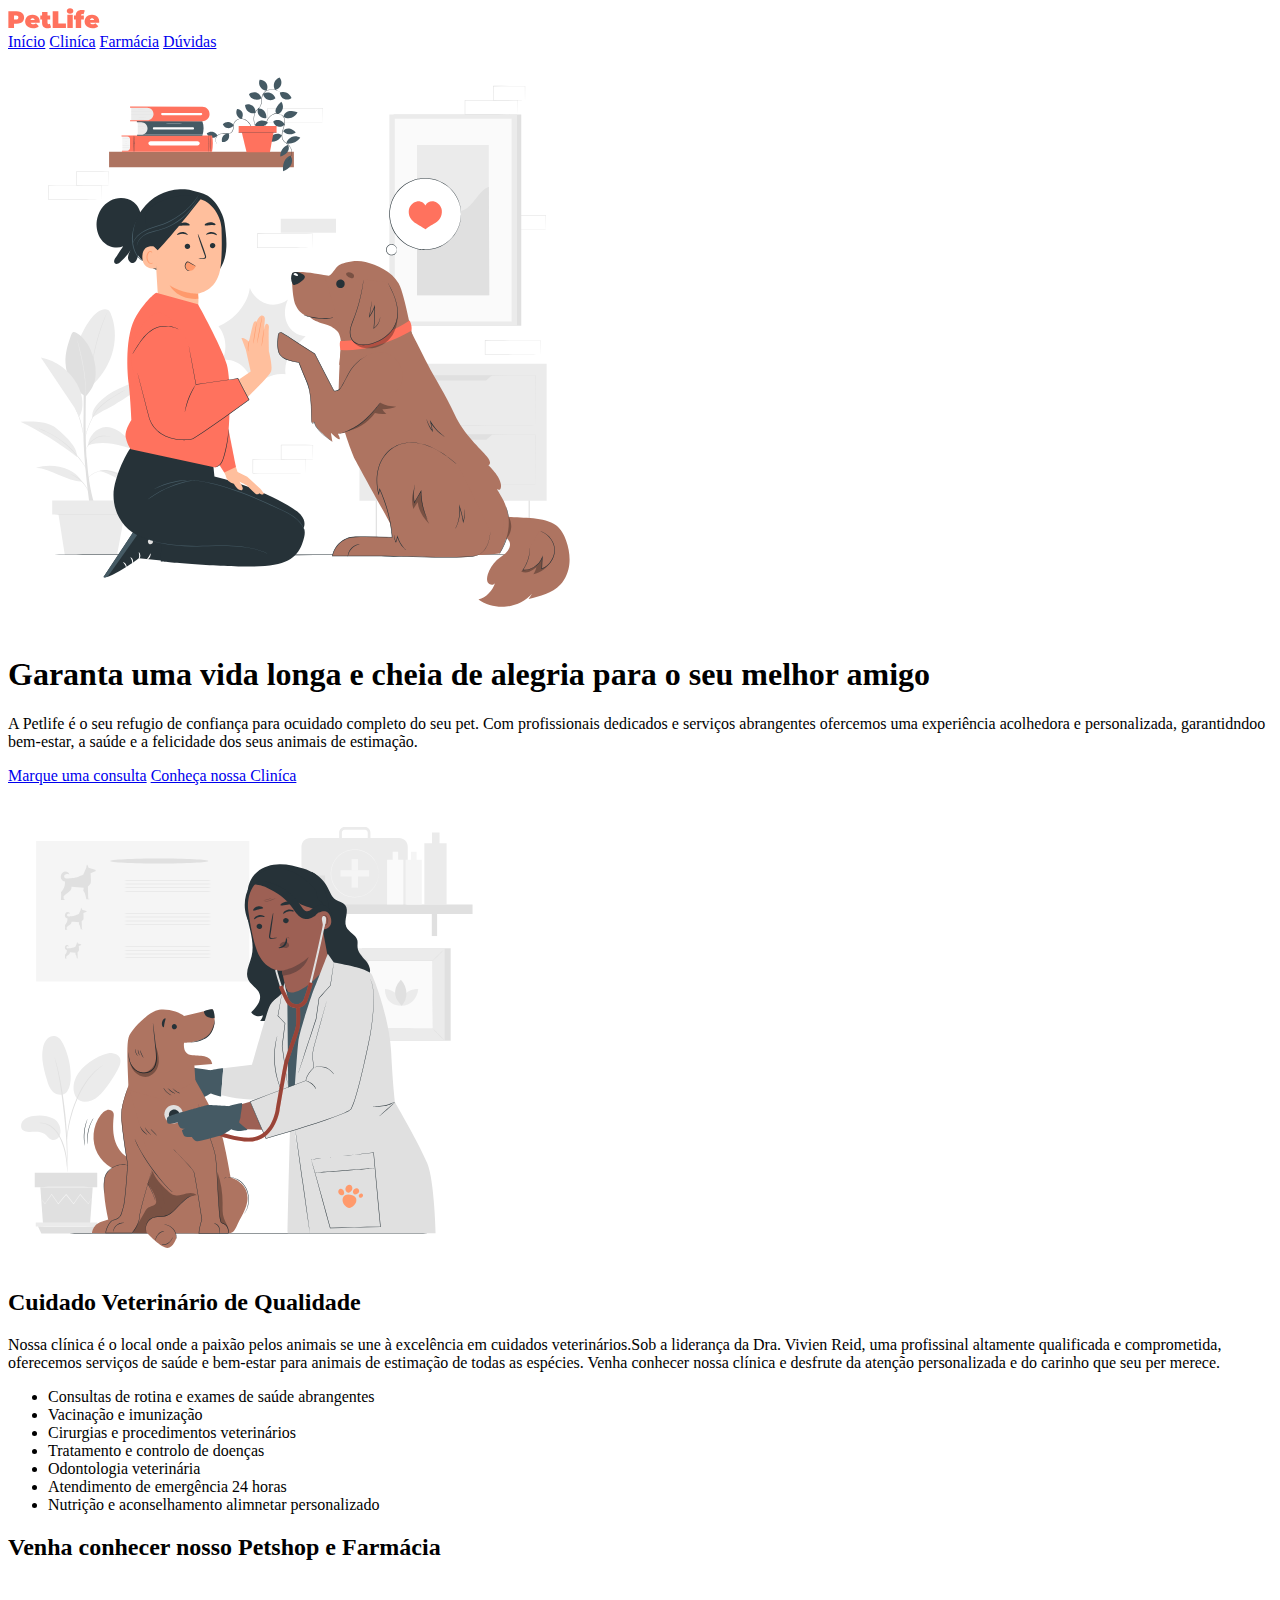
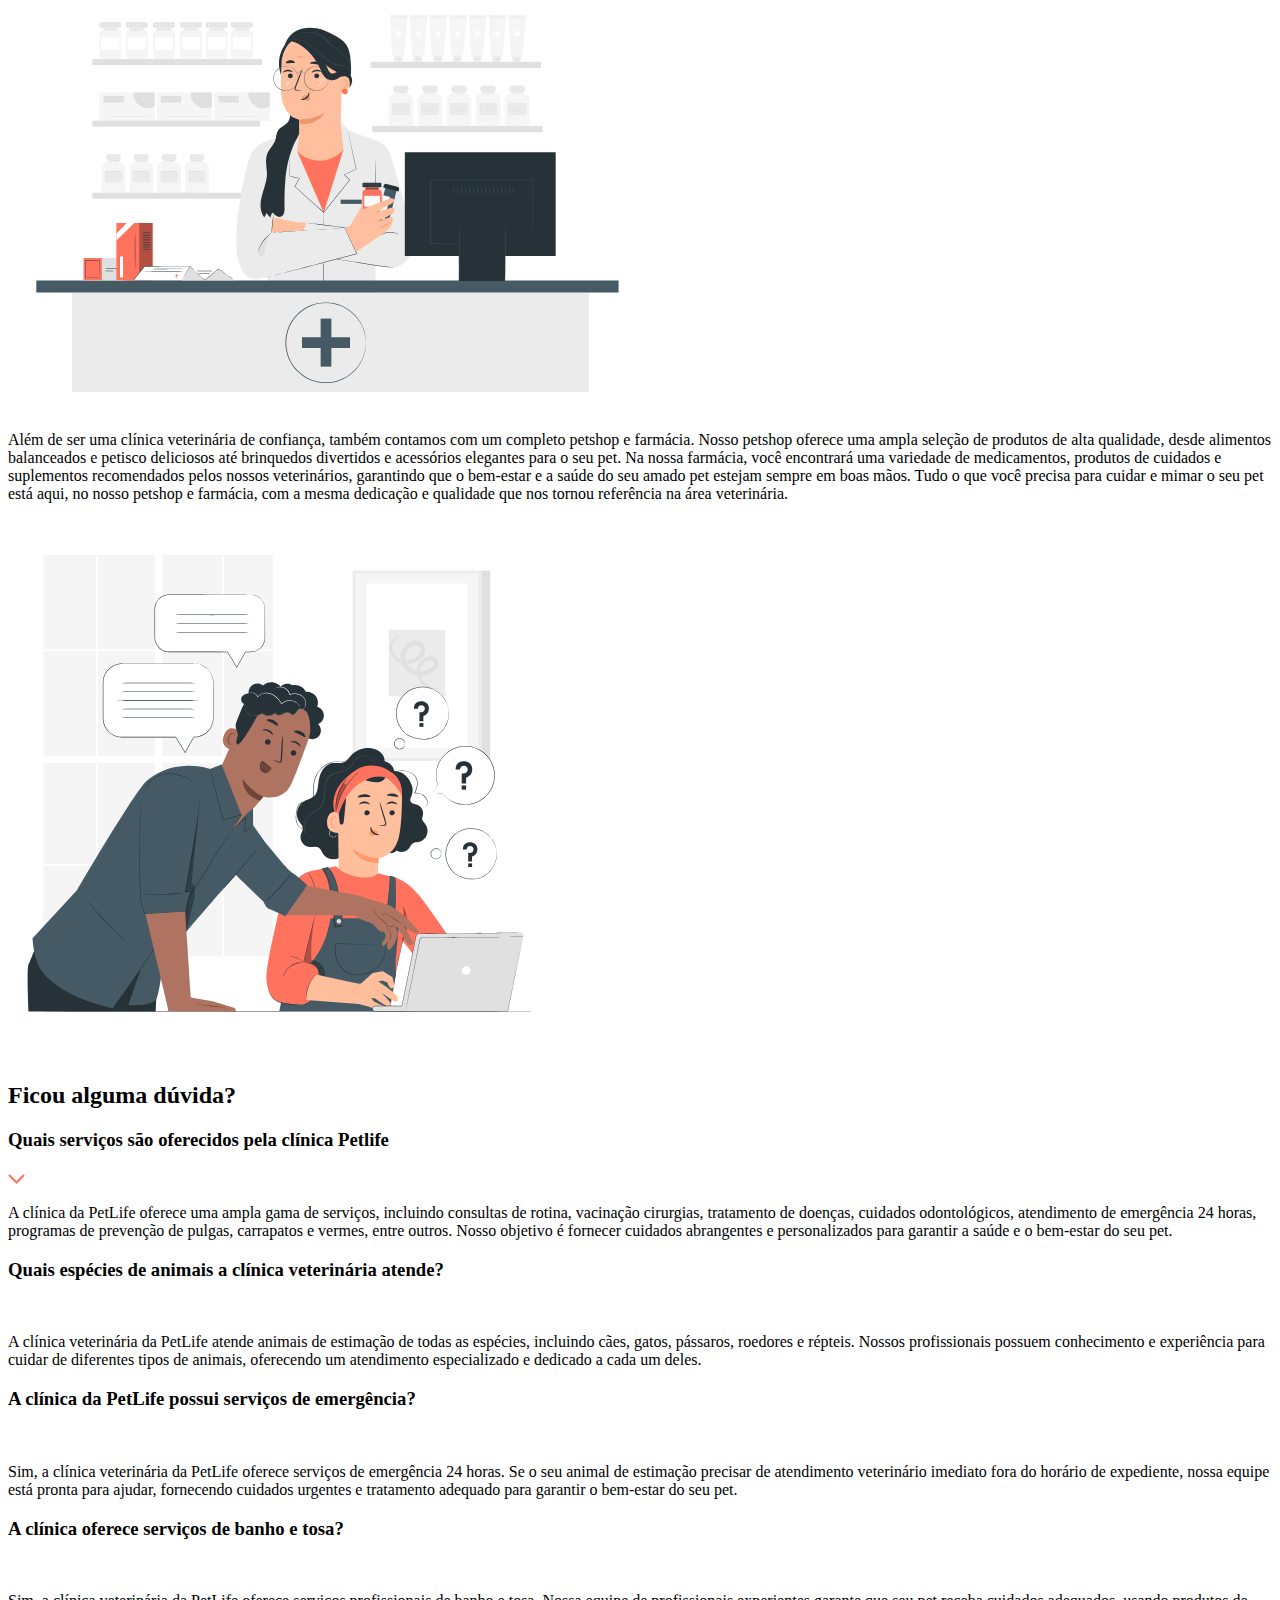
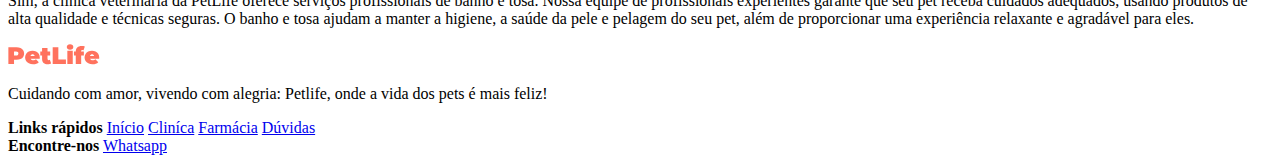
==== projeto_petlife/index.html @ 6266cfad "projeto_petlige" ====
<!DOCTYPE html>
<html lang="pt-br">
<head>
    <meta charset="UTF-8">
    <meta name="viewport" content="width=device-width, initial-scale=1.0">
    <meta name="discription" content="Garanta uma vida longa e cheia de alegria para o seu melhor amigo">
    <title>Petlife</title>
</head>
<body>
    <header>
        <a href="index.html">
            <img src="imagens/logo.svg" alt="Logotipo da marca Petlife">
        </a>

        <nav>
            <a href="#inicio">Início</a>
            <a href="#clinica">Cliníca</a>
            <a href="#farmacia">Farmácia</a>
            <a href="#duvidas">Dúvidas</a>
        </nav>
    </header>
    <main>
        <section id="inicio">
            <img src="imagens/start-img.svg" alt="Foto de uma pessoa cumprimentando o seu cachorro">
            <h1>Garanta uma vida longa e cheia de alegria para o seu melhor amigo</h1>
            <p>A Petlife é o seu refugio de confiança para ocuidado completo do seu pet. Com profissionais dedicados e serviços abrangentes ofercemos uma experiência acolhedora e personalizada, garantidndoo bem-estar, a saúde e a felicidade dos seus animais de estimação.</p>
            <a href="#marcar_cosulta">Marque uma consulta</a>
            <a href="#clinica">Conheça nossa Cliníca</a>
        </section> 
        <section id="clinica">
            <img src="imagens/clinic-img.svg" alt="Foto de um veterinario cuidando de uma cachorro">
            <h2>Cuidado Veterinário de Qualidade</h2>
            <p>Nossa clínica é o local onde a paixão pelos animais se une à excelência em cuidados veterinários.Sob a liderança da Dra. Vivien Reid, uma profissinal altamente qualificada e comprometida, oferecemos serviços de saúde e bem-estar para animais de estimação de todas as espécies. Venha conhecer nossa clínica e desfrute da atenção personalizada e do carinho que seu per merece.</p>
                <ul>
                    <li>Consultas de rotina e exames de saúde abrangentes</li>
                    <li>Vacinação e imunização</li>
                    <li>Cirurgias e procedimentos veterinários</li>
                    <li>Tratamento e controlo de doenças</li>
                    <li>Odontologia veterinária</li>
                    <li>Atendimento de emergência 24 horas</li>
                    <li>Nutrição e aconselhamento alimnetar personalizado</li>

                </ul>
        </section>   
        <section id="farmacia"> 
            <h2>Venha conhecer nosso Petshop e Farmácia</h2>
            <img src="imagens/shop-img.svg" alt="Foto de uma veterinária segurando remedios">
            <p> Além de ser uma clínica veterinária de confiança, também contamos com um completo petshop e farmácia. Nosso petshop oferece uma ampla seleção de produtos de alta qualidade, desde alimentos balanceados e petisco deliciosos até brinquedos divertidos e acessórios elegantes para o seu pet. Na nossa farmácia, você encontrará uma variedade de medicamentos, produtos de cuidados e suplementos recomendados pelos nossos veterinários, garantindo que o bem-estar e a saúde do seu amado pet estejam sempre em boas mãos. Tudo o que você precisa para cuidar e mimar o seu pet está aqui, no nosso petshop e farmácia, com a mesma dedicação e qualidade que nos tornou referência na área veterinária.</p>
        </section>
        <section id="duvidas">
            <img src="imagens/faq-img.svg" alt="">
            <div>
                <h2>Ficou alguma dúvida?</h2>
                <div>
                    <h3>Quais serviços são oferecidos pela clínica Petlife</h3>
                    <img src="imagens/arrow-down.svg" alt="">
                    <p>A clínica da PetLife oferece uma ampla gama de serviços, incluindo consultas de rotina, vacinação cirurgias, tratamento de doenças, cuidados odontológicos, atendimento de emergência 24 horas, programas de prevenção de pulgas, carrapatos e vermes, entre outros. Nosso objetivo é fornecer cuidados abrangentes e personalizados para garantir a saúde e o bem-estar do seu pet.</p>
                </div>
                <div>
                    <h3>Quais espécies de animais a clínica veterinária atende?</h3>
                    <img src="img/arrow-down.svg" alt="">
                    <p>
                    A clínica veterinária da PetLife atende animais de estimação de todas as espécies, incluindo cães, gatos, pássaros, roedores e répteis. Nossos profissionais possuem conhecimento e experiência para cuidar de diferentes tipos de animais, oferecendo um atendimento especializado e dedicado a cada um deles.</p>
                </div>
                <div>
                    <h3>A clínica da PetLife possui serviços de emergência?</h3>
                    <img src="img/arrow-down.svg" alt="">
                    <p>
                    Sim, a clínica veterinária da PetLife oferece serviços de emergência 24 horas. Se o seu animal de estimação precisar de atendimento veterinário imediato fora do horário de expediente, nossa equipe está pronta para ajudar, fornecendo cuidados urgentes e tratamento adequado para garantir o bem-estar do seu pet.</p>
                  </div>
                  <div>
                    <h3>A clínica oferece serviços de banho e tosa?</h3>
                    <img src="img/arrow-down.svg" alt="">
                    <p>
                    Sim, a clínica veterinária da PetLife oferece serviços profissionais de banho e tosa. Nossa equipe de profissionais experientes garante que seu pet receba cuidados adequados, usando produtos de alta qualidade e técnicas seguras. O banho e tosa ajudam a manter a higiene, a saúde da pele e pelagem do seu pet, além de proporcionar uma experiência relaxante e agradável para eles.</p>
                  </div>
            </div>
        </section>
    </main>
    <footer>
        <div>
            <img src="imagens/logo.svg" alt="Petlife">
            <p>Cuidando com amor, vivendo com alegria: Petlife, onde a vida dos pets é mais feliz!</p>
        </div>
        <div>
            <strong>Links rápidos</strong>
            <a href="#inicio">Início</a>
            <a href="#clinica">Cliníca</a>
            <a href="#farmacia">Farmácia</a>
            <a href="#duvidas">Dúvidas</a>
        </div>
        <div>
            <strong>Encontre-nos</strong>
            <a href="https://wa.me/+5553991658721">Whatsapp</a>
        </div>
    </footer>
</body>
</html>
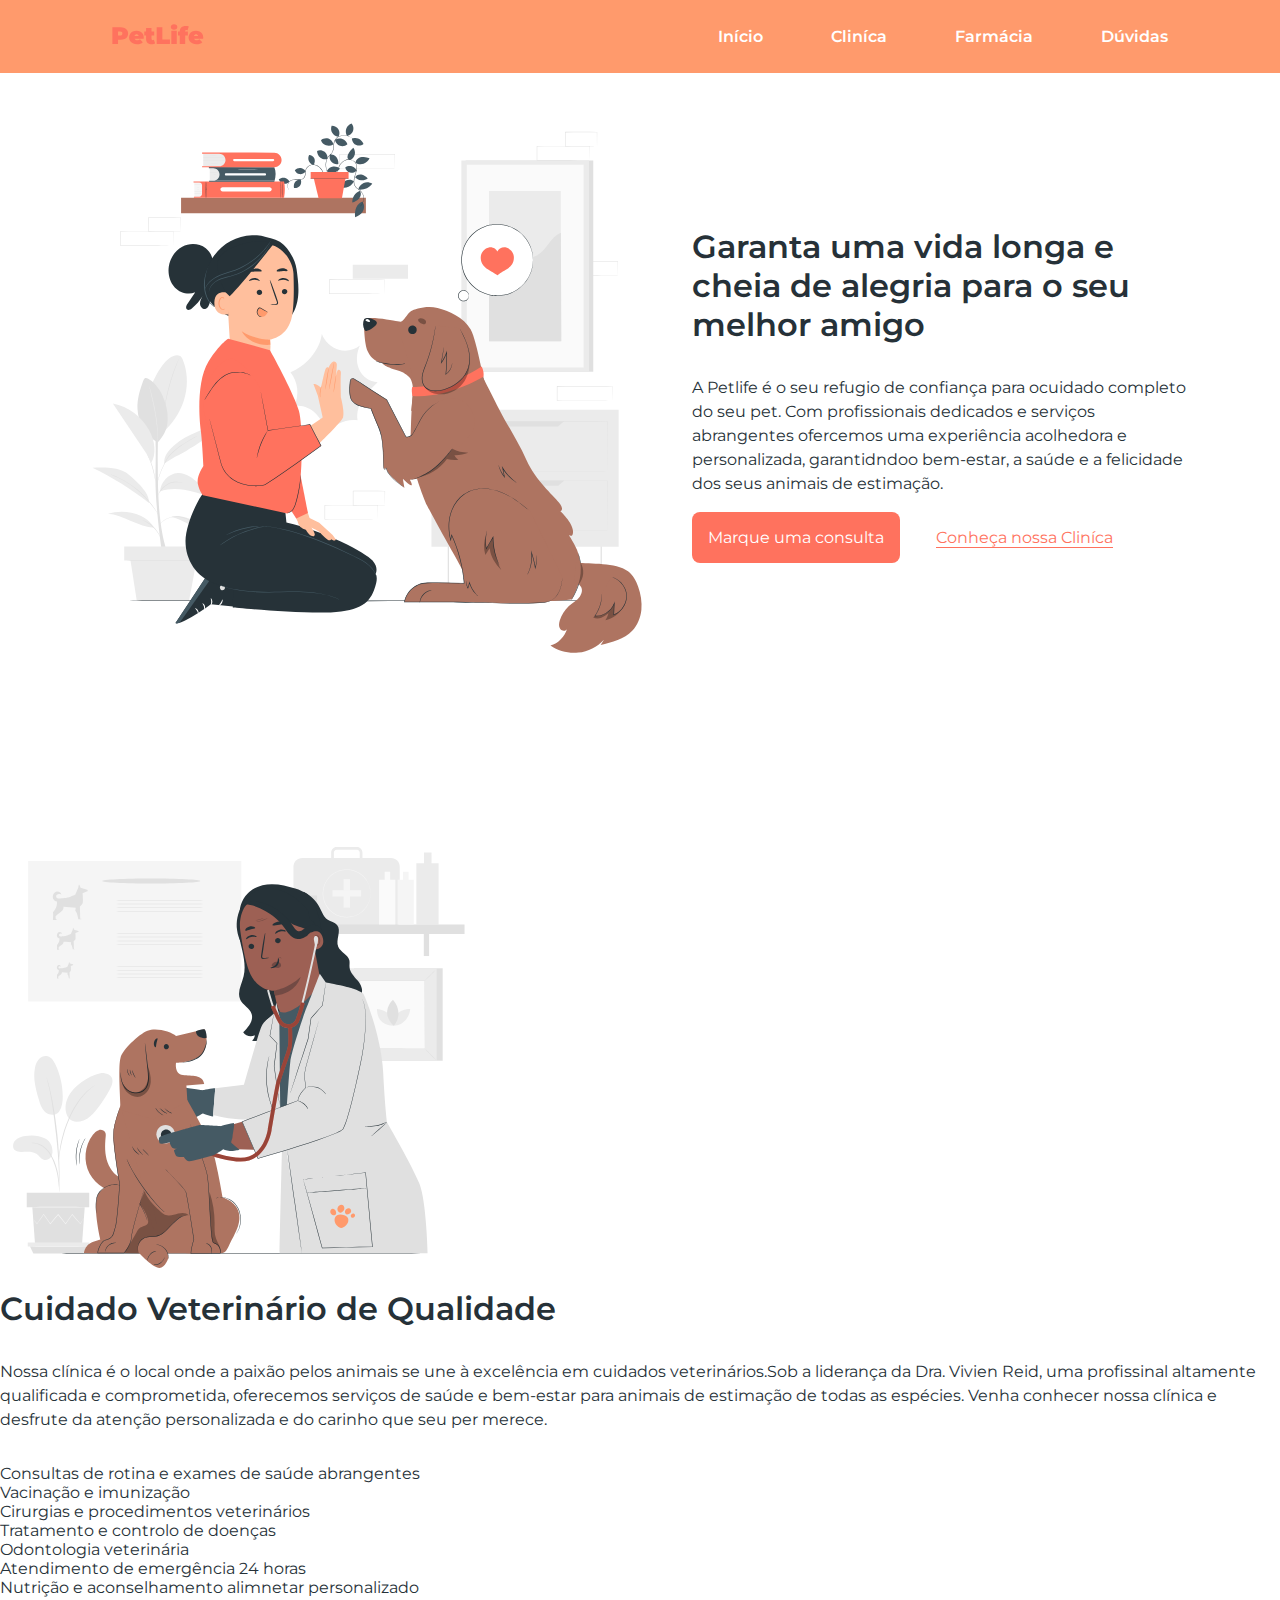
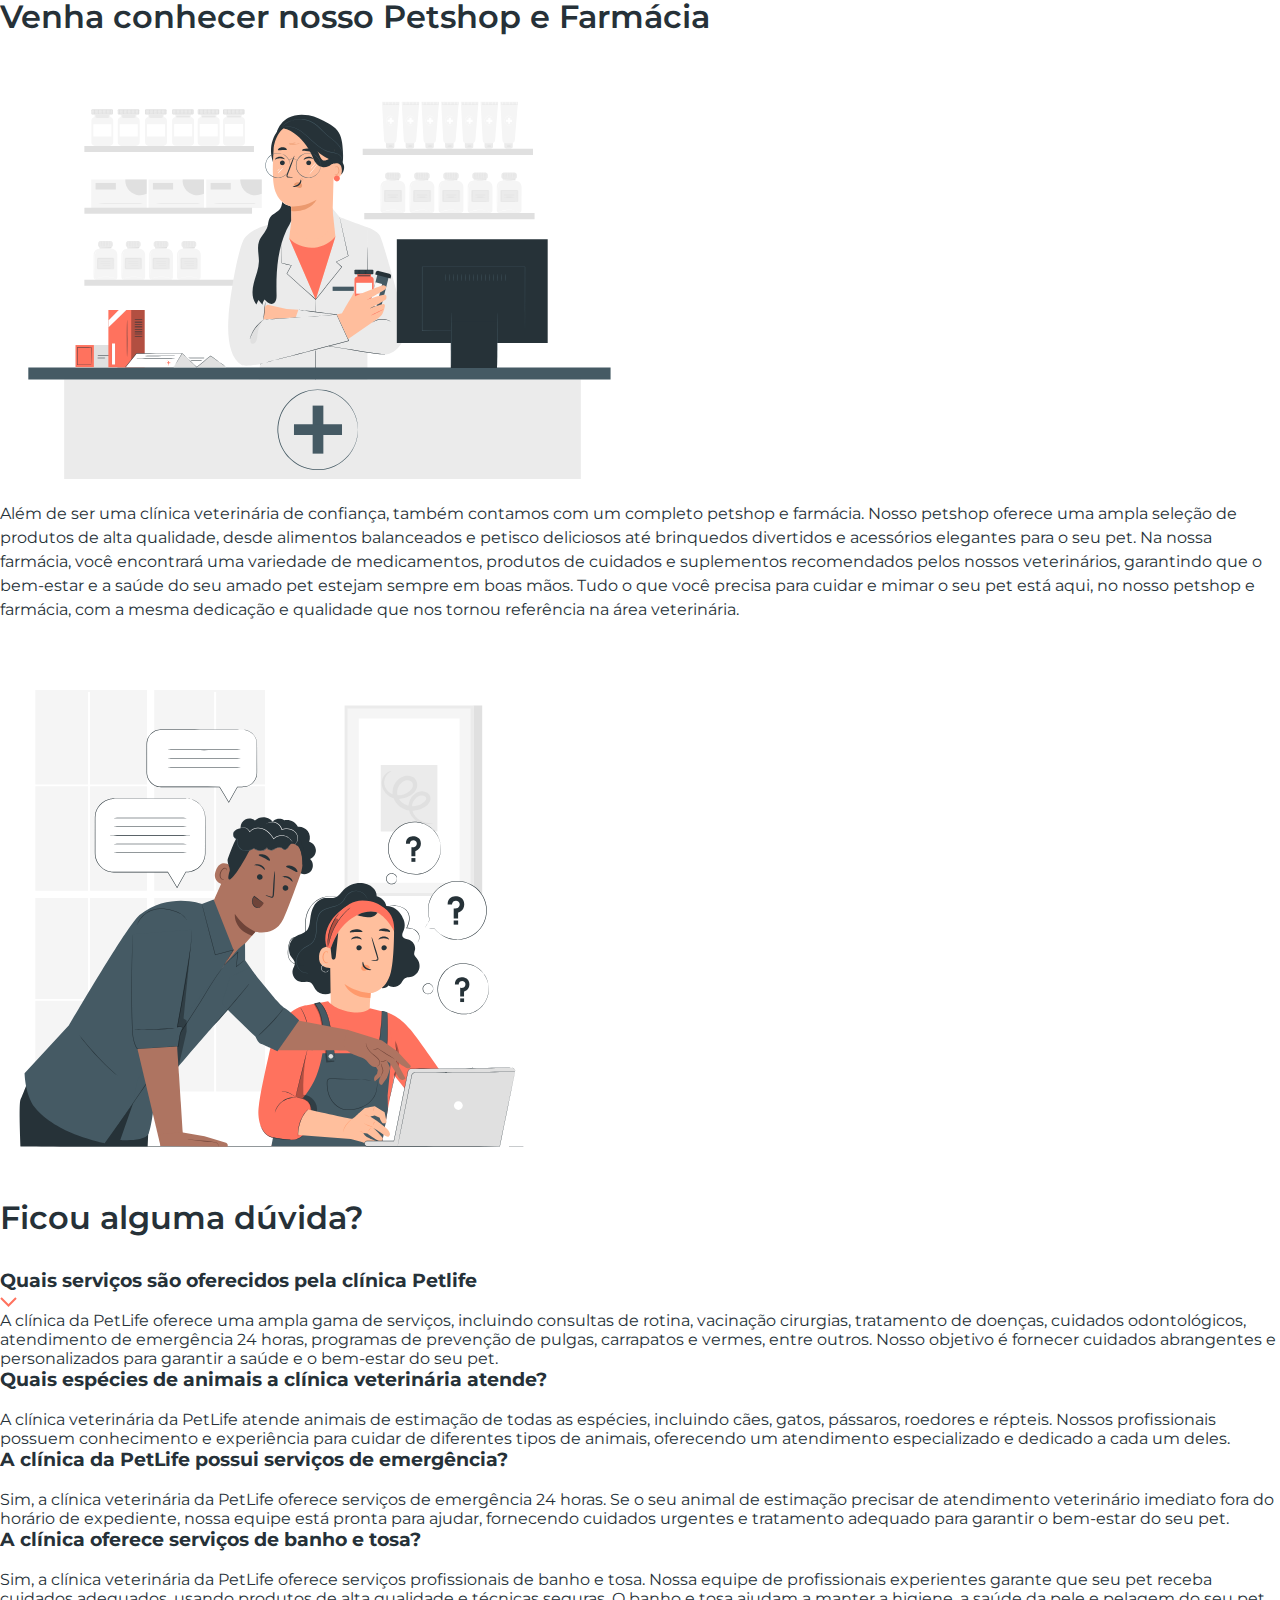
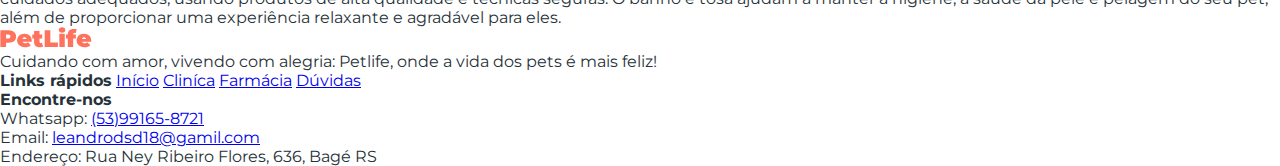
==== commit 3fbd5af9: "atl2" ====
--- a/projeto_petlife/index.html
+++ b/projeto_petlife/index.html
@@ -3,7 +3,11 @@
 <head>
     <meta charset="UTF-8">
     <meta name="viewport" content="width=device-width, initial-scale=1.0">
+    <link rel="preconnect" href="https://fonts.googleapis.com">
+    <link rel="preconnect" href="https://fonts.gstatic.com" crossorigin>
+    <link href="https://fonts.googleapis.com/css2?family=Montserrat:wght@400;600&display=swap" rel="stylesheet">
     <meta name="discription" content="Garanta uma vida longa e cheia de alegria para o seu melhor amigo">
+    <link rel="stylesheet" href="style.css">
     <title>Petlife</title>
 </head>
 <body>
@@ -21,31 +25,34 @@
     </header>
     <main>
         <section id="inicio">
-            <img src="imagens/start-img.svg" alt="Foto de uma pessoa cumprimentando o seu cachorro">
-            <h1>Garanta uma vida longa e cheia de alegria para o seu melhor amigo</h1>
-            <p>A Petlife é o seu refugio de confiança para ocuidado completo do seu pet. Com profissionais dedicados e serviços abrangentes ofercemos uma experiência acolhedora e personalizada, garantidndoo bem-estar, a saúde e a felicidade dos seus animais de estimação.</p>
-            <a href="#marcar_cosulta">Marque uma consulta</a>
-            <a href="#clinica">Conheça nossa Cliníca</a>
+            <img src="imagens/start-img.svg" alt="Foto de uma pessoa cumprimentando o seu cachorro" width="580" height="580">
+            <div>
+                <h1>Garanta uma vida longa e cheia de alegria para o seu melhor amigo</h1>
+                <p class="paragrafo">A Petlife é o seu refugio de confiança para ocuidado completo do seu pet. Com profissionais dedicados e serviços abrangentes ofercemos uma experiência acolhedora e personalizada, garantidndoo bem-estar, a saúde e a felicidade dos seus animais de estimação.</p>
+                <a class="botao" href="https://wa.me/+5553991658721"target="_blank"rel="noopener">Marque uma consulta</a>
+                <a class="botao-transparente" href="#clinica">Conheça nossa Cliníca</a>
+            </div>
         </section> 
         <section id="clinica">
             <img src="imagens/clinic-img.svg" alt="Foto de um veterinario cuidando de uma cachorro">
-            <h2>Cuidado Veterinário de Qualidade</h2>
-            <p>Nossa clínica é o local onde a paixão pelos animais se une à excelência em cuidados veterinários.Sob a liderança da Dra. Vivien Reid, uma profissinal altamente qualificada e comprometida, oferecemos serviços de saúde e bem-estar para animais de estimação de todas as espécies. Venha conhecer nossa clínica e desfrute da atenção personalizada e do carinho que seu per merece.</p>
-                <ul>
-                    <li>Consultas de rotina e exames de saúde abrangentes</li>
-                    <li>Vacinação e imunização</li>
-                    <li>Cirurgias e procedimentos veterinários</li>
-                    <li>Tratamento e controlo de doenças</li>
-                    <li>Odontologia veterinária</li>
-                    <li>Atendimento de emergência 24 horas</li>
-                    <li>Nutrição e aconselhamento alimnetar personalizado</li>
-
-                </ul>
+            <div>
+                <h2>Cuidado Veterinário de Qualidade</h2>
+                <p class="paragrafo">Nossa clínica é o local onde a paixão pelos animais se une à excelência em cuidados veterinários.Sob a liderança da Dra. Vivien Reid, uma profissinal altamente qualificada e comprometida, oferecemos serviços de saúde e bem-estar para animais de estimação de todas as espécies. Venha conhecer nossa clínica e desfrute da atenção personalizada e do carinho que seu per merece.</p>
+                    <ul>
+                        <li>Consultas de rotina e exames de saúde abrangentes</li>
+                        <li>Vacinação e imunização</li>
+                        <li>Cirurgias e procedimentos veterinários</li>
+                        <li>Tratamento e controlo de doenças</li>
+                        <li>Odontologia veterinária</li>
+                        <li>Atendimento de emergência 24 horas</li>
+                        <li>Nutrição e aconselhamento alimnetar personalizado</li>
+                    </ul>
+            </div>
         </section>   
         <section id="farmacia"> 
             <h2>Venha conhecer nosso Petshop e Farmácia</h2>
             <img src="imagens/shop-img.svg" alt="Foto de uma veterinária segurando remedios">
-            <p> Além de ser uma clínica veterinária de confiança, também contamos com um completo petshop e farmácia. Nosso petshop oferece uma ampla seleção de produtos de alta qualidade, desde alimentos balanceados e petisco deliciosos até brinquedos divertidos e acessórios elegantes para o seu pet. Na nossa farmácia, você encontrará uma variedade de medicamentos, produtos de cuidados e suplementos recomendados pelos nossos veterinários, garantindo que o bem-estar e a saúde do seu amado pet estejam sempre em boas mãos. Tudo o que você precisa para cuidar e mimar o seu pet está aqui, no nosso petshop e farmácia, com a mesma dedicação e qualidade que nos tornou referência na área veterinária.</p>
+            <p class="paragrafo"> Além de ser uma clínica veterinária de confiança, também contamos com um completo petshop e farmácia. Nosso petshop oferece uma ampla seleção de produtos de alta qualidade, desde alimentos balanceados e petisco deliciosos até brinquedos divertidos e acessórios elegantes para o seu pet. Na nossa farmácia, você encontrará uma variedade de medicamentos, produtos de cuidados e suplementos recomendados pelos nossos veterinários, garantindo que o bem-estar e a saúde do seu amado pet estejam sempre em boas mãos. Tudo o que você precisa para cuidar e mimar o seu pet está aqui, no nosso petshop e farmácia, com a mesma dedicação e qualidade que nos tornou referência na área veterinária.</p>
         </section>
         <section id="duvidas">
             <img src="imagens/faq-img.svg" alt="">
@@ -91,7 +98,9 @@
         </div>
         <div>
             <strong>Encontre-nos</strong>
-            <a href="https://wa.me/+5553991658721">Whatsapp</a>
+            <p>Whatsapp: <a href="https://wa.me/+5553991658721">(53)99165-8721</a></p>
+            <p>Email: <a href="mailto:leandrodsd18@gmail.com">leandrodsd18@gamil.com</a></p>
+            <p>Endereço: Rua Ney Ribeiro Flores, 636, Bagé RS</p>
         </div>
     </footer>
 </body>
--- a/projeto_petlife/style.css
+++ b/projeto_petlife/style.css
@@ -0,0 +1,60 @@
+@charset 'utf-8';
+
+*{
+    box-sizing: border-box;
+    font-family: 'Montserrat', sans-serif;
+    margin: 0px;
+    padding: 0px;
+}
+body{
+    color: #263138;
+}
+
+header{
+    background-color: #FF9A6C;
+    display: flex;
+    justify-content: space-between;
+    align-items: center;
+    padding: 24px 80px 24px 80px;
+}
+
+header a{
+    color: #FFFFFF;
+    font-weight: 600;
+    text-decoration: none;
+    padding:0 32px;
+}
+
+#inicio{
+    display: flex;
+    align-items: center;
+    gap: 32px;
+    padding: 24px 80px 128px 80px;
+    position: relative;
+}
+
+h1, h2{
+    font-weight: 600;
+    font-size: 32px;
+    margin-bottom: 32px;
+}
+
+.paragrafo{
+    line-height: 150%;
+    margin-bottom: 32px;
+}
+
+.botao{
+    background-color: #FF725E;
+    border-radius: 8px;
+    color: #FFFFFF;
+    padding: 16px 16px;
+    text-decoration: none;
+}
+
+.botao-transparente{
+    background-color: transparent;
+    color: #FF725E;
+    padding: 16px 32px;
+    text-underline-offset: 4px;
+}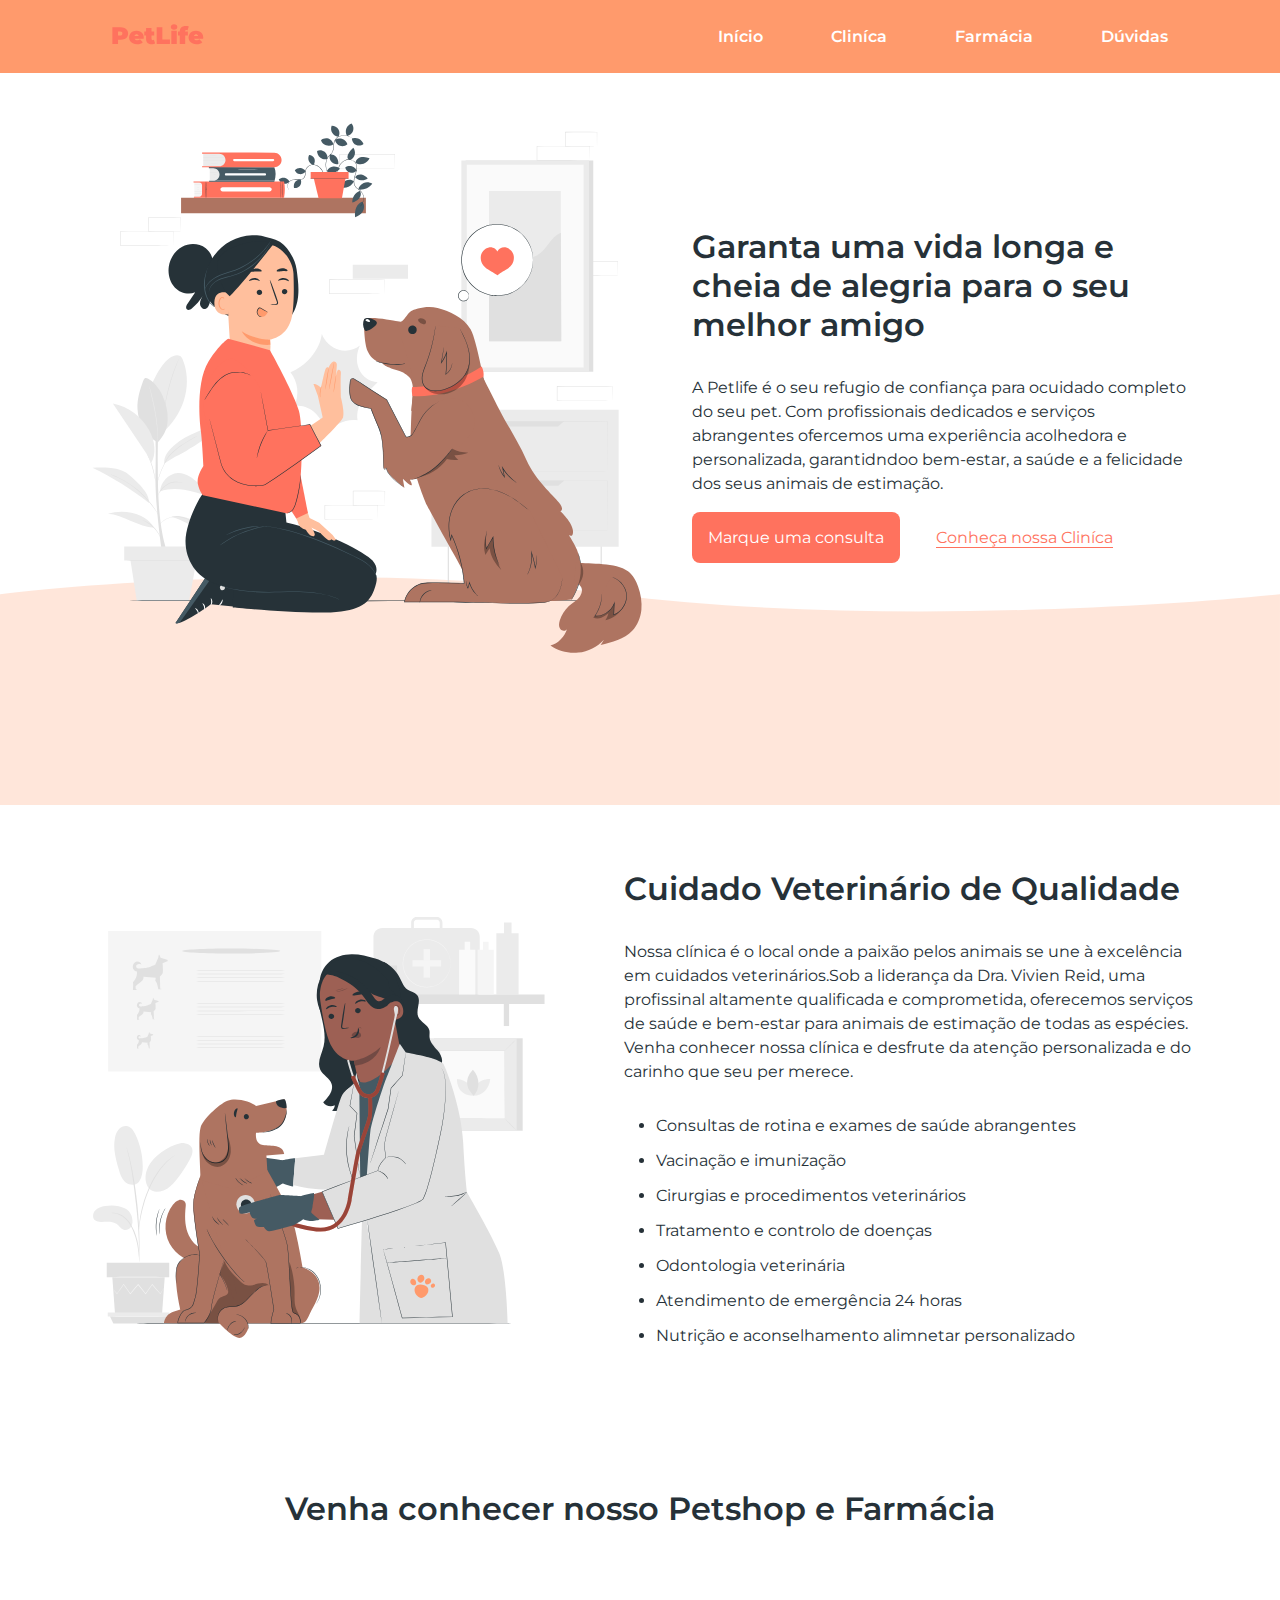
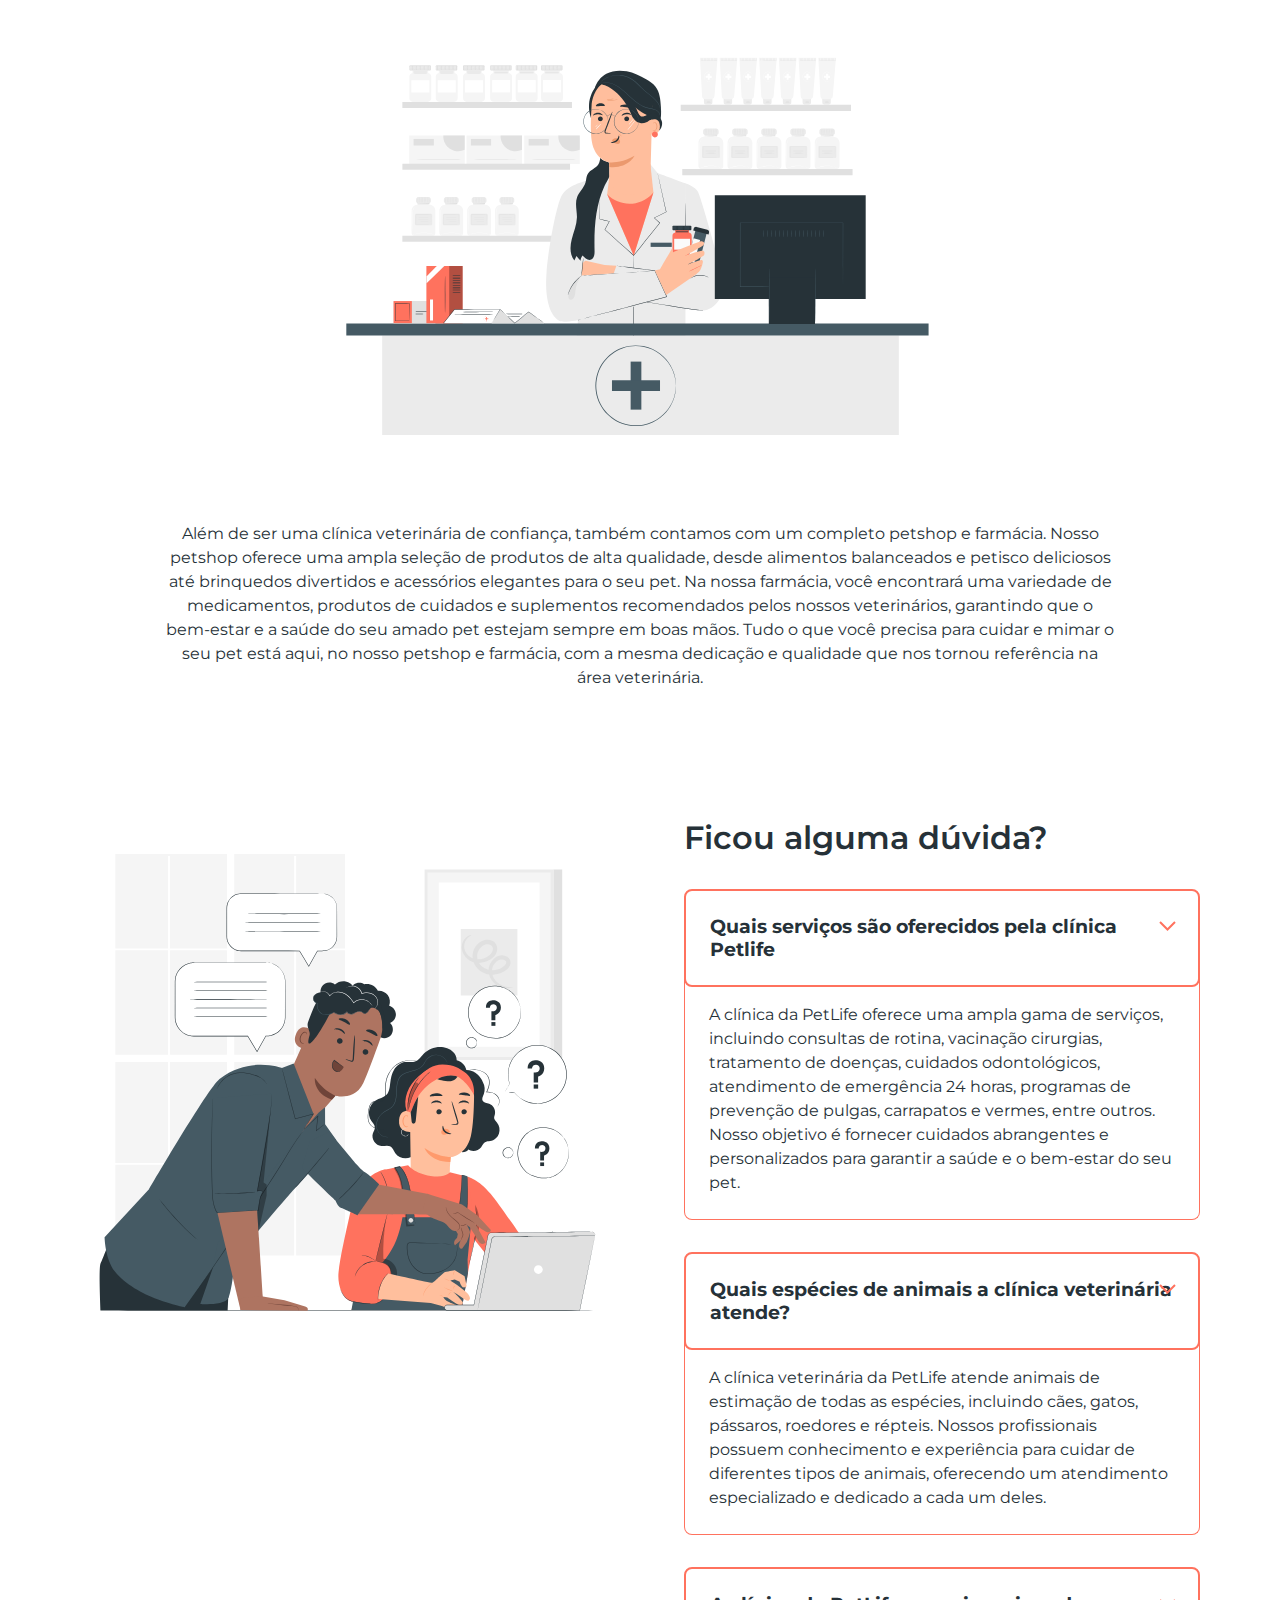
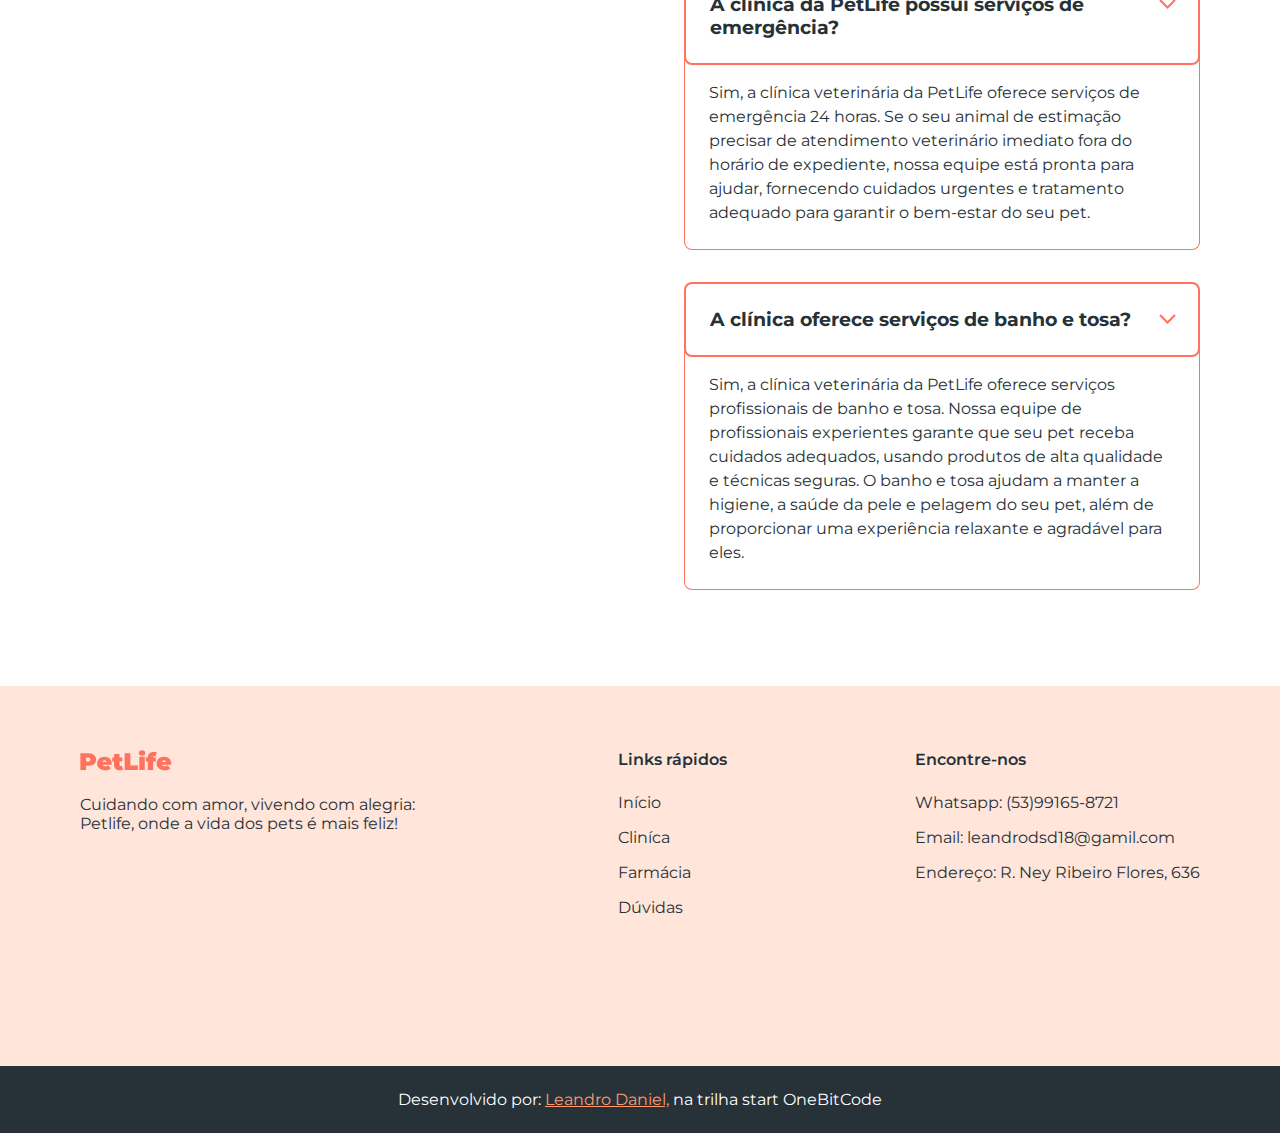
==== commit 7d924200: "atl3" ====
--- a/projeto_petlife/index.html
+++ b/projeto_petlife/index.html
@@ -32,9 +32,15 @@
                 <a class="botao" href="https://wa.me/+5553991658721"target="_blank"rel="noopener">Marque uma consulta</a>
                 <a class="botao-transparente" href="#clinica">Conheça nossa Cliníca</a>
             </div>
+
+            <img class="absolute" src="imagens/shape.svg" alt="">
+
         </section> 
+
         <section id="clinica">
-            <img src="imagens/clinic-img.svg" alt="Foto de um veterinario cuidando de uma cachorro">
+
+            <img src="imagens/clinic-img.svg" alt="Foto de um veterinario cuidando de uma cachorro" width="480" height="480">
+
             <div>
                 <h2>Cuidado Veterinário de Qualidade</h2>
                 <p class="paragrafo">Nossa clínica é o local onde a paixão pelos animais se une à excelência em cuidados veterinários.Sob a liderança da Dra. Vivien Reid, uma profissinal altamente qualificada e comprometida, oferecemos serviços de saúde e bem-estar para animais de estimação de todas as espécies. Venha conhecer nossa clínica e desfrute da atenção personalizada e do carinho que seu per merece.</p>
@@ -50,35 +56,46 @@
             </div>
         </section>   
         <section id="farmacia"> 
+
             <h2>Venha conhecer nosso Petshop e Farmácia</h2>
-            <img src="imagens/shop-img.svg" alt="Foto de uma veterinária segurando remedios">
+
+            <img src="imagens/shop-img.svg" alt="Foto de uma veterinária segurando remedios" width="645" height="430" loading="lazy">
+
             <p class="paragrafo"> Além de ser uma clínica veterinária de confiança, também contamos com um completo petshop e farmácia. Nosso petshop oferece uma ampla seleção de produtos de alta qualidade, desde alimentos balanceados e petisco deliciosos até brinquedos divertidos e acessórios elegantes para o seu pet. Na nossa farmácia, você encontrará uma variedade de medicamentos, produtos de cuidados e suplementos recomendados pelos nossos veterinários, garantindo que o bem-estar e a saúde do seu amado pet estejam sempre em boas mãos. Tudo o que você precisa para cuidar e mimar o seu pet está aqui, no nosso petshop e farmácia, com a mesma dedicação e qualidade que nos tornou referência na área veterinária.</p>
         </section>
         <section id="duvidas">
-            <img src="imagens/faq-img.svg" alt="">
+
+            <img src="imagens/faq-img.svg" alt="" width="540" height="540" loading="lazy">
+
             <div>
                 <h2>Ficou alguma dúvida?</h2>
-                <div>
+
+                <div class="duvida">
+
                     <h3>Quais serviços são oferecidos pela clínica Petlife</h3>
+
                     <img src="imagens/arrow-down.svg" alt="">
-                    <p>A clínica da PetLife oferece uma ampla gama de serviços, incluindo consultas de rotina, vacinação cirurgias, tratamento de doenças, cuidados odontológicos, atendimento de emergência 24 horas, programas de prevenção de pulgas, carrapatos e vermes, entre outros. Nosso objetivo é fornecer cuidados abrangentes e personalizados para garantir a saúde e o bem-estar do seu pet.</p>
+                    <p class="paragrafo">A clínica da PetLife oferece uma ampla gama de serviços, incluindo consultas de rotina, vacinação cirurgias, tratamento de doenças, cuidados odontológicos, atendimento de emergência 24 horas, programas de prevenção de pulgas, carrapatos e vermes, entre outros. Nosso objetivo é fornecer cuidados abrangentes e personalizados para garantir a saúde e o bem-estar do seu pet.</p>
                 </div>
-                <div>
+                <div class= "duvida">
                     <h3>Quais espécies de animais a clínica veterinária atende?</h3>
-                    <img src="img/arrow-down.svg" alt="">
-                    <p>
+
+                    <img src="imagens/arrow-down.svg" alt="">
+                    <p class= "paragrafo">
                     A clínica veterinária da PetLife atende animais de estimação de todas as espécies, incluindo cães, gatos, pássaros, roedores e répteis. Nossos profissionais possuem conhecimento e experiência para cuidar de diferentes tipos de animais, oferecendo um atendimento especializado e dedicado a cada um deles.</p>
                 </div>
-                <div>
+                <div class= "duvida">
                     <h3>A clínica da PetLife possui serviços de emergência?</h3>
-                    <img src="img/arrow-down.svg" alt="">
-                    <p>
+
+                    <img src="imagens/arrow-down.svg" alt="">
+                    <p class= "paragrafo">
                     Sim, a clínica veterinária da PetLife oferece serviços de emergência 24 horas. Se o seu animal de estimação precisar de atendimento veterinário imediato fora do horário de expediente, nossa equipe está pronta para ajudar, fornecendo cuidados urgentes e tratamento adequado para garantir o bem-estar do seu pet.</p>
                   </div>
-                  <div>
+                  <div class= "duvida">
                     <h3>A clínica oferece serviços de banho e tosa?</h3>
-                    <img src="img/arrow-down.svg" alt="">
-                    <p>
+
+                    <img src="imagens/arrow-down.svg" alt="">
+                    <p class= "paragrafo">
                     Sim, a clínica veterinária da PetLife oferece serviços profissionais de banho e tosa. Nossa equipe de profissionais experientes garante que seu pet receba cuidados adequados, usando produtos de alta qualidade e técnicas seguras. O banho e tosa ajudam a manter a higiene, a saúde da pele e pelagem do seu pet, além de proporcionar uma experiência relaxante e agradável para eles.</p>
                   </div>
             </div>
@@ -86,22 +103,29 @@
     </main>
     <footer>
         <div>
-            <img src="imagens/logo.svg" alt="Petlife">
+            <a href="index.html"><img src="imagens/logo.svg" alt="Petlife"></a>
             <p>Cuidando com amor, vivendo com alegria: Petlife, onde a vida dos pets é mais feliz!</p>
         </div>
         <div>
-            <strong>Links rápidos</strong>
-            <a href="#inicio">Início</a>
-            <a href="#clinica">Cliníca</a>
-            <a href="#farmacia">Farmácia</a>
-            <a href="#duvidas">Dúvidas</a>
+            <nav>
+                <strong class="titulo">Links rápidos</strong>
+                <a href="#inicio">Início</a>
+                <a href="#clinica">Cliníca</a>
+                <a href="#farmacia">Farmácia</a>
+                <a href="#duvidas">Dúvidas</a>
+            </nav>
         </div>
         <div>
-            <strong>Encontre-nos</strong>
-            <p>Whatsapp: <a href="https://wa.me/+5553991658721">(53)99165-8721</a></p>
+            <strong class="titulo">Encontre-nos</strong>
+            <p>Whatsapp: <a href="https://wa.me/+5553991658721" target="_blank" rel="noopener">(53)99165-8721</a></p>
             <p>Email: <a href="mailto:leandrodsd18@gmail.com">leandrodsd18@gamil.com</a></p>
-            <p>Endereço: Rua Ney Ribeiro Flores, 636, Bagé RS</p>
+            <p>Endereço: R. Ney Ribeiro Flores, 636<br>
+                <iframe src="https://www.google.com/maps/embed?pb=!1m18!1m12!1m3!1d3408.4321379673083!2d-54.08896352468833!3d-31.319436691570708!2m3!1f0!2f0!3f0!3m2!1i1024!2i768!4f13.1!3m3!1m2!1s0x9506757dc308b455%3A0x338c299d4dff3bb7!2sR.%20Ney%20Ribeiro%20Fl%C3%B4res%2C%20636%20-%20Get%C3%BAlio%20Vargas%2C%20Bag%C3%A9%20-%20RS%2C%2096412-460!5e0!3m2!1spt-BR!2sbr!4v1699882899213!5m2!1spt-BR!2sbr" width="250" height="100" style="border:0;" allowfullscreen="" loading="lazy" referrerpolicy="no-referrer-when-downgrade"></iframe>
+            </p>
         </div>
     </footer>
+    <div class="copyright">
+        <p>Desenvolvido por: <a href="https://github.com/leandrodsd18" target="_blank" rel="noopener">Leandro Daniel,</a> na trilha start OneBitCode</p>
+    </div>
 </body>
 </html>--- a/projeto_petlife/style.css
+++ b/projeto_petlife/style.css
@@ -57,4 +57,112 @@
     color: #FF725E;
     padding: 16px 32px;
     text-underline-offset: 4px;
-}+}
+
+.absolute{
+    position: absolute;
+    bottom: 0;
+    left: 0;
+    width: 100%;
+    z-index: -10;
+}
+
+#clinica{
+    display: flex;
+    align-items: center;
+    gap: 64px;
+    padding: 64px 80px;
+}
+
+#clinica li{
+    margin-bottom: 16px;
+    margin-left: 32px;
+}
+
+#farmacia{
+    padding: 64px 80px;
+    text-align: center;
+}
+
+#farmacia img{
+    margin: 64px auto;
+}
+
+#farmacia .paragrafo{
+    max-width: 950px;
+    margin: 0 auto;
+}
+
+#duvidas{
+    display: flex;
+    align-items: start;
+    gap: 64px;
+    padding: 64px 80px;
+}
+.duvida{
+    position: relative;
+}
+
+.duvida h3{
+    border: 2px solid #FF725E;
+    border-radius: 8px;
+    display: block;
+    cursor: pointer;
+    padding: 24px;
+}
+
+.duvida img{
+    position: absolute;
+    top: 32px;
+    right: 24px;
+}
+
+.duvida p{
+    border-right: 1px solid #FF725E;
+    border-bottom: 1px solid #FF725E;
+    border-left: 1px solid #FF725E;
+    border-radius:0px 0px 8px 8px;
+    margin-top: -8px;
+    padding: 24px;
+}
+
+footer {
+    background-color: rgba(255, 152, 108, 0.25);
+    display: flex;
+    justify-content: space-between;
+    gap: 80px;
+    padding: 64px 80px;
+
+}
+footer img, footer .titulo{
+    display: block;
+    font-weight: 600;
+    margin-bottom: 24px;
+}
+
+footer nav a{
+    display: block;
+    color: #263138;
+    margin-bottom: 16px;
+    text-decoration: none;
+}
+footer p{
+    margin-bottom: 16px;
+    max-width: 350px;
+}
+
+footer p a{
+    color: #263138;
+    text-decoration: none;
+}
+
+.copyright {
+    background-color: #263138;
+    color: #FFFFFF;
+    padding: 24px;
+    text-align: center;
+  }
+  
+.copyright a {
+    color: #FF9A6C;
+  }